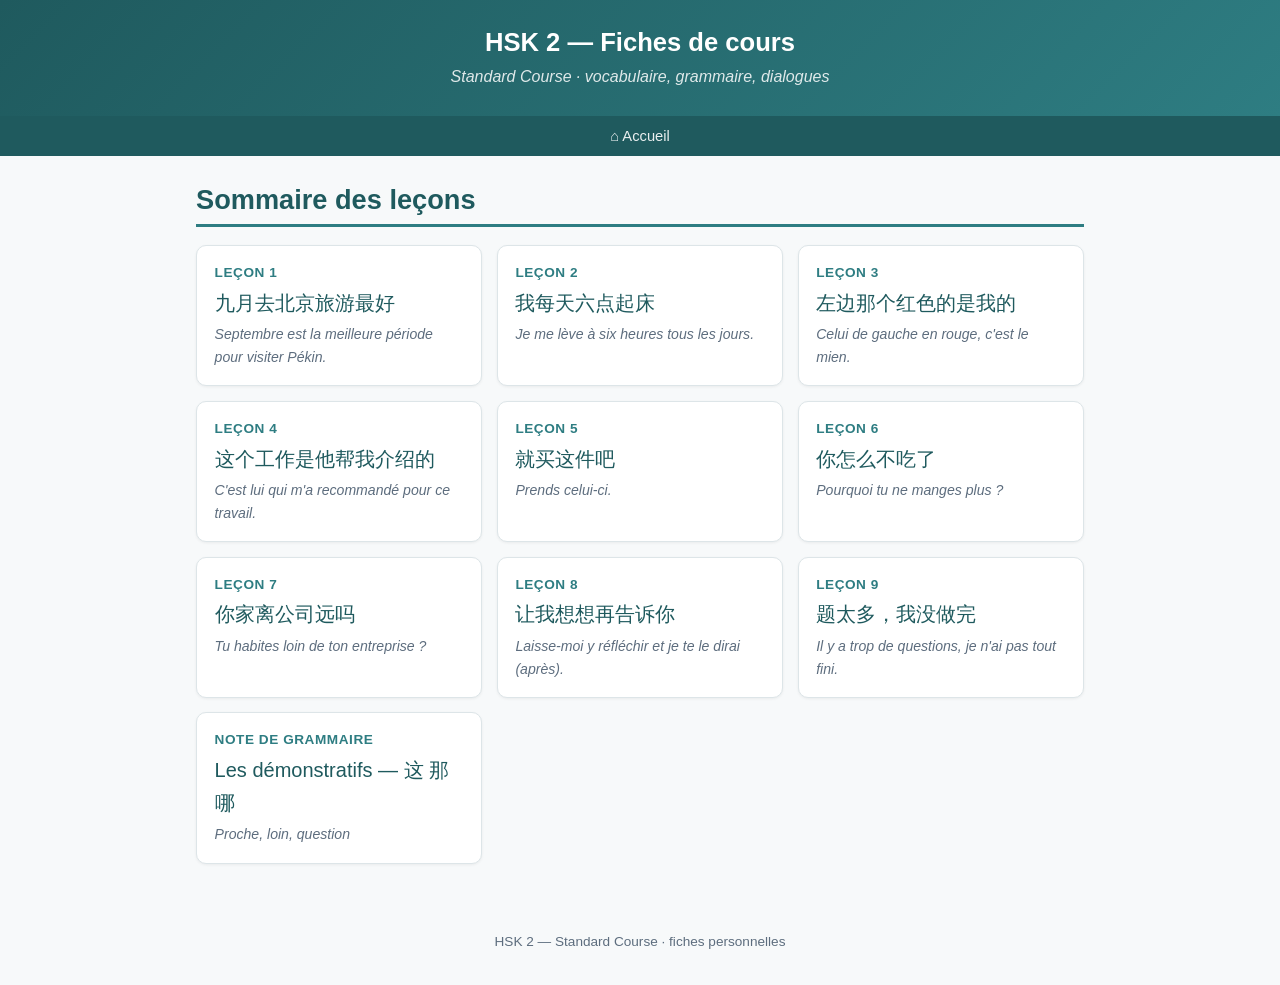
==== index.html @ a660a716 "Initial commit: HSK2 lessons static site Co-Authored-By: Claude Opus 4.8 <noreply@anthropic.com>" ====
<!DOCTYPE html>
<html lang="fr">
<head>
<meta charset="utf-8">
<meta name="viewport" content="width=device-width, initial-scale=1">
<title>HSK 2 — Fiches de cours</title>
<link rel="stylesheet" href="style.css">
</head>
<body>
<header class="site">
  <h1>HSK 2 — Fiches de cours</h1>
  <p>Standard Course · vocabulaire, grammaire, dialogues</p>
</header>
<nav class="top"><a href="index.html">&#8962; Accueil</a></nav>
<main>
<h1>Sommaire des leçons</h1>
<ul class="lessons">
<li><a href="lecon-01.html"><span class="num">Leçon 1</span><span class="zh">九月去北京旅游最好</span><span class="fr">Septembre est la meilleure période pour visiter Pékin.</span></a></li>
<li><a href="lecon-02.html"><span class="num">Leçon 2</span><span class="zh">我每天六点起床</span><span class="fr">Je me lève à six heures tous les jours.</span></a></li>
<li><a href="lecon-03.html"><span class="num">Leçon 3</span><span class="zh">左边那个红色的是我的</span><span class="fr">Celui de gauche en rouge, c'est le mien.</span></a></li>
<li><a href="lecon-04.html"><span class="num">Leçon 4</span><span class="zh">这个工作是他帮我介绍的</span><span class="fr">C'est lui qui m'a recommandé pour ce travail.</span></a></li>
<li><a href="lecon-05.html"><span class="num">Leçon 5</span><span class="zh">就买这件吧</span><span class="fr">Prends celui-ci.</span></a></li>
<li><a href="lecon-06.html"><span class="num">Leçon 6</span><span class="zh">你怎么不吃了</span><span class="fr">Pourquoi tu ne manges plus ?</span></a></li>
<li><a href="lecon-07.html"><span class="num">Leçon 7</span><span class="zh">你家离公司远吗</span><span class="fr">Tu habites loin de ton entreprise ?</span></a></li>
<li><a href="lecon-08.html"><span class="num">Leçon 8</span><span class="zh">让我想想再告诉你</span><span class="fr">Laisse-moi y réfléchir et je te le dirai (après).</span></a></li>
<li><a href="lecon-09.html"><span class="num">Leçon 9</span><span class="zh">题太多，我没做完</span><span class="fr">Il y a trop de questions, je n'ai pas tout fini.</span></a></li>
<li><a href="les-demonstratifs.html"><span class="num">Note de grammaire</span><span class="zh">Les démonstratifs — 这 那 哪</span><span class="fr">Proche, loin, question</span></a></li>
</ul>

</main>
<footer class="site">HSK 2 — Standard Course · fiches personnelles</footer>
</body>
</html>
---- style.css ----
/* ===== HSK 2 — Fiches de cours ===== */

:root {
  --teal: #2e7d82;
  --teal-dark: #1f5a5e;
  --teal-light: #e6f2f3;
  --accent: #c0392b;
  --text: #2c3e50;
  --text-soft: #5d6d7e;
  --bg: #f7f9fa;
  --card: #ffffff;
  --border: #dde5e8;
  --warn-bg: #fdf6e3;
  --warn-border: #e6c860;
}

* { box-sizing: border-box; }

body {
  margin: 0;
  background: var(--bg);
  color: var(--text);
  font-family: "Segoe UI", "Noto Sans", "Noto Sans CJK SC", "PingFang SC",
    "Microsoft YaHei", sans-serif;
  line-height: 1.65;
  font-size: 16px;
}

/* ----- En-tête ----- */
header.site {
  background: linear-gradient(135deg, var(--teal-dark), var(--teal));
  color: #fff;
  padding: 1.6rem 1rem;
  text-align: center;
}
header.site h1 { margin: 0 0 0.3rem; font-size: 1.6rem; }
header.site p { margin: 0; opacity: 0.85; font-style: italic; }

nav.top {
  background: var(--teal-dark);
  text-align: center;
  padding: 0.45rem 1rem;
}
nav.top a {
  color: #fff;
  text-decoration: none;
  margin: 0 0.8rem;
  font-size: 0.92rem;
  opacity: 0.9;
}
nav.top a:hover { opacity: 1; text-decoration: underline; }

/* ----- Contenu ----- */
main {
  max-width: 920px;
  margin: 1.6rem auto 3rem;
  padding: 0 1rem;
}

h1, h2, h3, h4 { line-height: 1.3; }

main h1 {
  color: var(--teal-dark);
  font-size: 1.7rem;
  border-bottom: 3px solid var(--teal);
  padding-bottom: 0.4rem;
}

main h2 {
  color: var(--teal-dark);
  font-size: 1.35rem;
  margin-top: 2.4rem;
  padding: 0.45rem 0.8rem;
  background: var(--teal-light);
  border-left: 5px solid var(--teal);
  border-radius: 0 6px 6px 0;
}

main h3 {
  color: var(--teal);
  font-size: 1.12rem;
  margin-top: 1.9rem;
  border-bottom: 1px dashed var(--border);
  padding-bottom: 0.25rem;
}

main h4 { color: var(--text-soft); margin-top: 1.4rem; }

main > p > em, main h1 + p em { color: var(--text-soft); }

hr {
  border: none;
  border-top: 1px solid var(--border);
  margin: 1.8rem 0;
}

strong { color: var(--teal-dark); }

/* ----- Citations / encadrés ----- */
blockquote {
  margin: 1rem 0;
  padding: 0.7rem 1rem;
  background: var(--warn-bg);
  border-left: 4px solid var(--warn-border);
  border-radius: 0 6px 6px 0;
  color: var(--text);
}
blockquote p { margin: 0.3rem 0; }

/* ----- Tableaux ----- */
table {
  border-collapse: collapse;
  width: 100%;
  margin: 1rem 0 1.4rem;
  background: var(--card);
  box-shadow: 0 1px 3px rgba(0, 0, 0, 0.07);
  border-radius: 6px;
  overflow: hidden;
  font-size: 0.95rem;
}
thead th {
  background: var(--teal);
  color: #fff;
  text-align: left;
  padding: 0.55rem 0.75rem;
  font-weight: 600;
}
tbody td {
  padding: 0.5rem 0.75rem;
  border-top: 1px solid var(--border);
  vertical-align: top;
}
tbody tr:nth-child(even) { background: #f2f7f8; }
tbody tr:hover { background: var(--teal-light); }

/* Première colonne (souvent du chinois) un peu plus grande */
tbody td:first-child { font-size: 1.05rem; }

/* ----- Index des leçons ----- */
ul.lessons {
  list-style: none;
  padding: 0;
  display: grid;
  grid-template-columns: repeat(auto-fill, minmax(260px, 1fr));
  gap: 0.9rem;
}
ul.lessons li {
  background: var(--card);
  border: 1px solid var(--border);
  border-radius: 10px;
  box-shadow: 0 1px 3px rgba(0, 0, 0, 0.06);
  transition: transform 0.12s ease, box-shadow 0.12s ease;
}
ul.lessons li:hover {
  transform: translateY(-2px);
  box-shadow: 0 4px 10px rgba(0, 0, 0, 0.1);
}
ul.lessons a {
  display: block;
  padding: 1rem 1.1rem;
  text-decoration: none;
  color: var(--text);
}
ul.lessons .num {
  display: block;
  color: var(--teal);
  font-weight: 700;
  font-size: 0.85rem;
  text-transform: uppercase;
  letter-spacing: 0.04em;
}
ul.lessons .zh {
  display: block;
  font-size: 1.25rem;
  margin-top: 0.15rem;
  color: var(--teal-dark);
}
ul.lessons .fr {
  display: block;
  font-size: 0.88rem;
  color: var(--text-soft);
  font-style: italic;
  margin-top: 0.2rem;
}

/* ----- Pied de page ----- */
footer.site {
  text-align: center;
  color: var(--text-soft);
  font-size: 0.85rem;
  padding: 1.2rem 0 2rem;
}

/* ----- Navigation bas de page (précédent / suivant) ----- */
nav.pager {
  display: flex;
  justify-content: space-between;
  margin-top: 2.5rem;
  gap: 1rem;
}
nav.pager a {
  color: var(--teal-dark);
  text-decoration: none;
  background: var(--teal-light);
  border: 1px solid var(--border);
  padding: 0.5rem 1rem;
  border-radius: 8px;
}
nav.pager a:hover { background: var(--teal); color: #fff; }
nav.pager .spacer { flex: 1; }

@media (max-width: 600px) {
  body { font-size: 15px; }
  table { display: block; overflow-x: auto; }
}
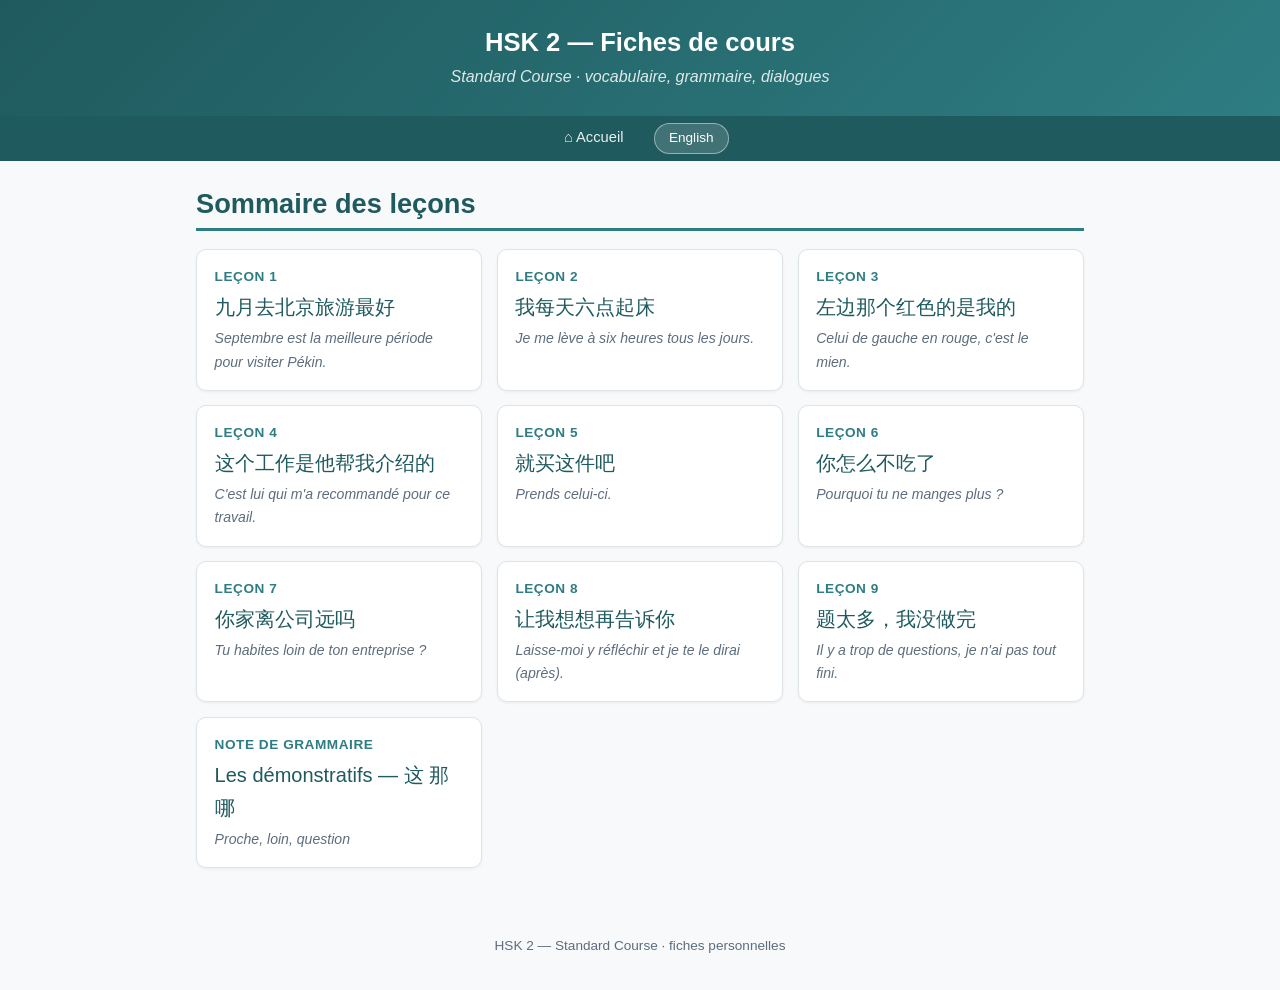
==== commit 63396de2: "Add FR/EN language toggle with full English translations - build.py now renders both French and Engl" ====
--- a/index.html
+++ b/index.html
@@ -1,33 +1,72 @@
 <!DOCTYPE html>
-<html lang="fr">
+<html lang="fr" data-title-fr="HSK 2 — Fiches de cours" data-title-en="HSK 2 — Course notes">
 <head>
 <meta charset="utf-8">
 <meta name="viewport" content="width=device-width, initial-scale=1">
 <title>HSK 2 — Fiches de cours</title>
 <link rel="stylesheet" href="style.css">
+<script>try{if(localStorage.getItem('hsk2-lang')==='en')document.documentElement.classList.add('en');}catch(e){}</script>
 </head>
 <body>
 <header class="site">
-  <h1>HSK 2 — Fiches de cours</h1>
-  <p>Standard Course · vocabulaire, grammaire, dialogues</p>
+  <h1><span class="lang-fr">HSK 2 — Fiches de cours</span><span class="lang-en">HSK 2 — Course notes</span></h1>
+  <p><span class="lang-fr">Standard Course · vocabulaire, grammaire, dialogues</span><span class="lang-en">Standard Course · vocabulary, grammar, dialogues</span></p>
 </header>
-<nav class="top"><a href="index.html">&#8962; Accueil</a></nav>
+<nav class="top">
+  <a href="index.html"><span class="lang-fr">&#8962; Accueil</span><span class="lang-en">&#8962; Home</span></a>
+  <button id="lang-toggle" type="button" aria-label="Changer de langue / Switch language"><span class="lang-fr">English</span><span class="lang-en">Français</span></button>
+</nav>
 <main>
+<div class="lang-fr">
 <h1>Sommaire des leçons</h1>
 <ul class="lessons">
-<li><a href="lecon-01.html"><span class="num">Leçon 1</span><span class="zh">九月去北京旅游最好</span><span class="fr">Septembre est la meilleure période pour visiter Pékin.</span></a></li>
-<li><a href="lecon-02.html"><span class="num">Leçon 2</span><span class="zh">我每天六点起床</span><span class="fr">Je me lève à six heures tous les jours.</span></a></li>
-<li><a href="lecon-03.html"><span class="num">Leçon 3</span><span class="zh">左边那个红色的是我的</span><span class="fr">Celui de gauche en rouge, c'est le mien.</span></a></li>
-<li><a href="lecon-04.html"><span class="num">Leçon 4</span><span class="zh">这个工作是他帮我介绍的</span><span class="fr">C'est lui qui m'a recommandé pour ce travail.</span></a></li>
-<li><a href="lecon-05.html"><span class="num">Leçon 5</span><span class="zh">就买这件吧</span><span class="fr">Prends celui-ci.</span></a></li>
-<li><a href="lecon-06.html"><span class="num">Leçon 6</span><span class="zh">你怎么不吃了</span><span class="fr">Pourquoi tu ne manges plus ?</span></a></li>
-<li><a href="lecon-07.html"><span class="num">Leçon 7</span><span class="zh">你家离公司远吗</span><span class="fr">Tu habites loin de ton entreprise ?</span></a></li>
-<li><a href="lecon-08.html"><span class="num">Leçon 8</span><span class="zh">让我想想再告诉你</span><span class="fr">Laisse-moi y réfléchir et je te le dirai (après).</span></a></li>
-<li><a href="lecon-09.html"><span class="num">Leçon 9</span><span class="zh">题太多，我没做完</span><span class="fr">Il y a trop de questions, je n'ai pas tout fini.</span></a></li>
-<li><a href="les-demonstratifs.html"><span class="num">Note de grammaire</span><span class="zh">Les démonstratifs — 这 那 哪</span><span class="fr">Proche, loin, question</span></a></li>
+<li><a href="lecon-01.html"><span class="num"><span class="lang-fr">Leçon 1</span><span class="lang-en">Lesson 1</span></span><span class="zh">九月去北京旅游最好</span><span class="sub"><span class="lang-fr">Septembre est la meilleure période pour visiter Pékin.</span><span class="lang-en">September is the best time to travel to Beijing.</span></span></a></li>
+<li><a href="lecon-02.html"><span class="num"><span class="lang-fr">Leçon 2</span><span class="lang-en">Lesson 2</span></span><span class="zh">我每天六点起床</span><span class="sub"><span class="lang-fr">Je me lève à six heures tous les jours.</span><span class="lang-en">I get up at six o'clock every day.</span></span></a></li>
+<li><a href="lecon-03.html"><span class="num"><span class="lang-fr">Leçon 3</span><span class="lang-en">Lesson 3</span></span><span class="zh">左边那个红色的是我的</span><span class="sub"><span class="lang-fr">Celui de gauche en rouge, c'est le mien.</span><span class="lang-en">The red one on the left is mine.</span></span></a></li>
+<li><a href="lecon-04.html"><span class="num"><span class="lang-fr">Leçon 4</span><span class="lang-en">Lesson 4</span></span><span class="zh">这个工作是他帮我介绍的</span><span class="sub"><span class="lang-fr">C'est lui qui m'a recommandé pour ce travail.</span><span class="lang-en">He's the one who recommended me for this job.</span></span></a></li>
+<li><a href="lecon-05.html"><span class="num"><span class="lang-fr">Leçon 5</span><span class="lang-en">Lesson 5</span></span><span class="zh">就买这件吧</span><span class="sub"><span class="lang-fr">Prends celui-ci.</span><span class="lang-en">Just get this one.</span></span></a></li>
+<li><a href="lecon-06.html"><span class="num"><span class="lang-fr">Leçon 6</span><span class="lang-en">Lesson 6</span></span><span class="zh">你怎么不吃了</span><span class="sub"><span class="lang-fr">Pourquoi tu ne manges plus ?</span><span class="lang-en">Why aren't you eating anymore?</span></span></a></li>
+<li><a href="lecon-07.html"><span class="num"><span class="lang-fr">Leçon 7</span><span class="lang-en">Lesson 7</span></span><span class="zh">你家离公司远吗</span><span class="sub"><span class="lang-fr">Tu habites loin de ton entreprise ?</span><span class="lang-en">Is your home far from your company?</span></span></a></li>
+<li><a href="lecon-08.html"><span class="num"><span class="lang-fr">Leçon 8</span><span class="lang-en">Lesson 8</span></span><span class="zh">让我想想再告诉你</span><span class="sub"><span class="lang-fr">Laisse-moi y réfléchir et je te le dirai (après).</span><span class="lang-en">Let me think about it and I'll tell you (later).</span></span></a></li>
+<li><a href="lecon-09.html"><span class="num"><span class="lang-fr">Leçon 9</span><span class="lang-en">Lesson 9</span></span><span class="zh">题太多，我没做完</span><span class="sub"><span class="lang-fr">Il y a trop de questions, je n'ai pas tout fini.</span><span class="lang-en">There are too many questions, I didn't finish them all.</span></span></a></li>
+<li><a href="les-demonstratifs.html"><span class="num"><span class="lang-fr">Note de grammaire</span><span class="lang-en">Grammar note</span></span><span class="zh">Les démonstratifs — 这 那 哪</span><span class="sub"><span class="lang-fr">Proche, loin, question</span><span class="lang-en">Near, far, question</span></span></a></li>
 </ul>
+</div>
+<div class="lang-en">
+<h1>Lesson index</h1>
+<ul class="lessons">
+<li><a href="lecon-01.html"><span class="num"><span class="lang-fr">Leçon 1</span><span class="lang-en">Lesson 1</span></span><span class="zh">九月去北京旅游最好</span><span class="sub"><span class="lang-fr">Septembre est la meilleure période pour visiter Pékin.</span><span class="lang-en">September is the best time to travel to Beijing.</span></span></a></li>
+<li><a href="lecon-02.html"><span class="num"><span class="lang-fr">Leçon 2</span><span class="lang-en">Lesson 2</span></span><span class="zh">我每天六点起床</span><span class="sub"><span class="lang-fr">Je me lève à six heures tous les jours.</span><span class="lang-en">I get up at six o'clock every day.</span></span></a></li>
+<li><a href="lecon-03.html"><span class="num"><span class="lang-fr">Leçon 3</span><span class="lang-en">Lesson 3</span></span><span class="zh">左边那个红色的是我的</span><span class="sub"><span class="lang-fr">Celui de gauche en rouge, c'est le mien.</span><span class="lang-en">The red one on the left is mine.</span></span></a></li>
+<li><a href="lecon-04.html"><span class="num"><span class="lang-fr">Leçon 4</span><span class="lang-en">Lesson 4</span></span><span class="zh">这个工作是他帮我介绍的</span><span class="sub"><span class="lang-fr">C'est lui qui m'a recommandé pour ce travail.</span><span class="lang-en">He's the one who recommended me for this job.</span></span></a></li>
+<li><a href="lecon-05.html"><span class="num"><span class="lang-fr">Leçon 5</span><span class="lang-en">Lesson 5</span></span><span class="zh">就买这件吧</span><span class="sub"><span class="lang-fr">Prends celui-ci.</span><span class="lang-en">Just get this one.</span></span></a></li>
+<li><a href="lecon-06.html"><span class="num"><span class="lang-fr">Leçon 6</span><span class="lang-en">Lesson 6</span></span><span class="zh">你怎么不吃了</span><span class="sub"><span class="lang-fr">Pourquoi tu ne manges plus ?</span><span class="lang-en">Why aren't you eating anymore?</span></span></a></li>
+<li><a href="lecon-07.html"><span class="num"><span class="lang-fr">Leçon 7</span><span class="lang-en">Lesson 7</span></span><span class="zh">你家离公司远吗</span><span class="sub"><span class="lang-fr">Tu habites loin de ton entreprise ?</span><span class="lang-en">Is your home far from your company?</span></span></a></li>
+<li><a href="lecon-08.html"><span class="num"><span class="lang-fr">Leçon 8</span><span class="lang-en">Lesson 8</span></span><span class="zh">让我想想再告诉你</span><span class="sub"><span class="lang-fr">Laisse-moi y réfléchir et je te le dirai (après).</span><span class="lang-en">Let me think about it and I'll tell you (later).</span></span></a></li>
+<li><a href="lecon-09.html"><span class="num"><span class="lang-fr">Leçon 9</span><span class="lang-en">Lesson 9</span></span><span class="zh">题太多，我没做完</span><span class="sub"><span class="lang-fr">Il y a trop de questions, je n'ai pas tout fini.</span><span class="lang-en">There are too many questions, I didn't finish them all.</span></span></a></li>
+<li><a href="les-demonstratifs.html"><span class="num"><span class="lang-fr">Note de grammaire</span><span class="lang-en">Grammar note</span></span><span class="zh">Les démonstratifs — 这 那 哪</span><span class="sub"><span class="lang-fr">Proche, loin, question</span><span class="lang-en">Near, far, question</span></span></a></li>
+</ul>
+</div>
 
 </main>
-<footer class="site">HSK 2 — Standard Course · fiches personnelles</footer>
+<footer class="site"><span class="lang-fr">HSK 2 — Standard Course · fiches personnelles</span><span class="lang-en">HSK 2 — Standard Course · personal notes</span></footer>
+<script>
+(function(){
+  var KEY='hsk2-lang', root=document.documentElement;
+  function apply(en){
+    root.classList.toggle('en', en);
+    root.lang = en ? 'en' : 'fr';
+    var t = root.getAttribute(en ? 'data-title-en' : 'data-title-fr');
+    if (t) document.title = t;
+  }
+  apply((function(){try{return localStorage.getItem(KEY)==='en';}catch(e){return false;}})());
+  document.addEventListener('click', function(e){
+    if(!e.target.closest('#lang-toggle')) return;
+    var en = !root.classList.contains('en');
+    try{localStorage.setItem(KEY, en ? 'en' : 'fr');}catch(e){}
+    apply(en);
+  });
+})();
+</script>
 </body>
 </html>
--- a/style.css
+++ b/style.css
@@ -16,6 +16,25 @@
 
 * { box-sizing: border-box; }
 
+/* ----- Bascule de langue FR / EN ----- */
+.lang-en { display: none; }
+html.en .lang-en { display: revert; }
+html.en .lang-fr { display: none; }
+
+#lang-toggle {
+  background: rgba(255, 255, 255, 0.15);
+  color: #fff;
+  border: 1px solid rgba(255, 255, 255, 0.45);
+  border-radius: 999px;
+  padding: 0.2rem 0.9rem;
+  margin-left: 0.8rem;
+  font: inherit;
+  font-size: 0.85rem;
+  cursor: pointer;
+  transition: background 0.12s ease;
+}
+#lang-toggle:hover { background: rgba(255, 255, 255, 0.3); }
+
 body {
   margin: 0;
   background: var(--bg);
@@ -175,7 +194,7 @@
   margin-top: 0.15rem;
   color: var(--teal-dark);
 }
-ul.lessons .fr {
+ul.lessons .sub {
   display: block;
   font-size: 0.88rem;
   color: var(--text-soft);
